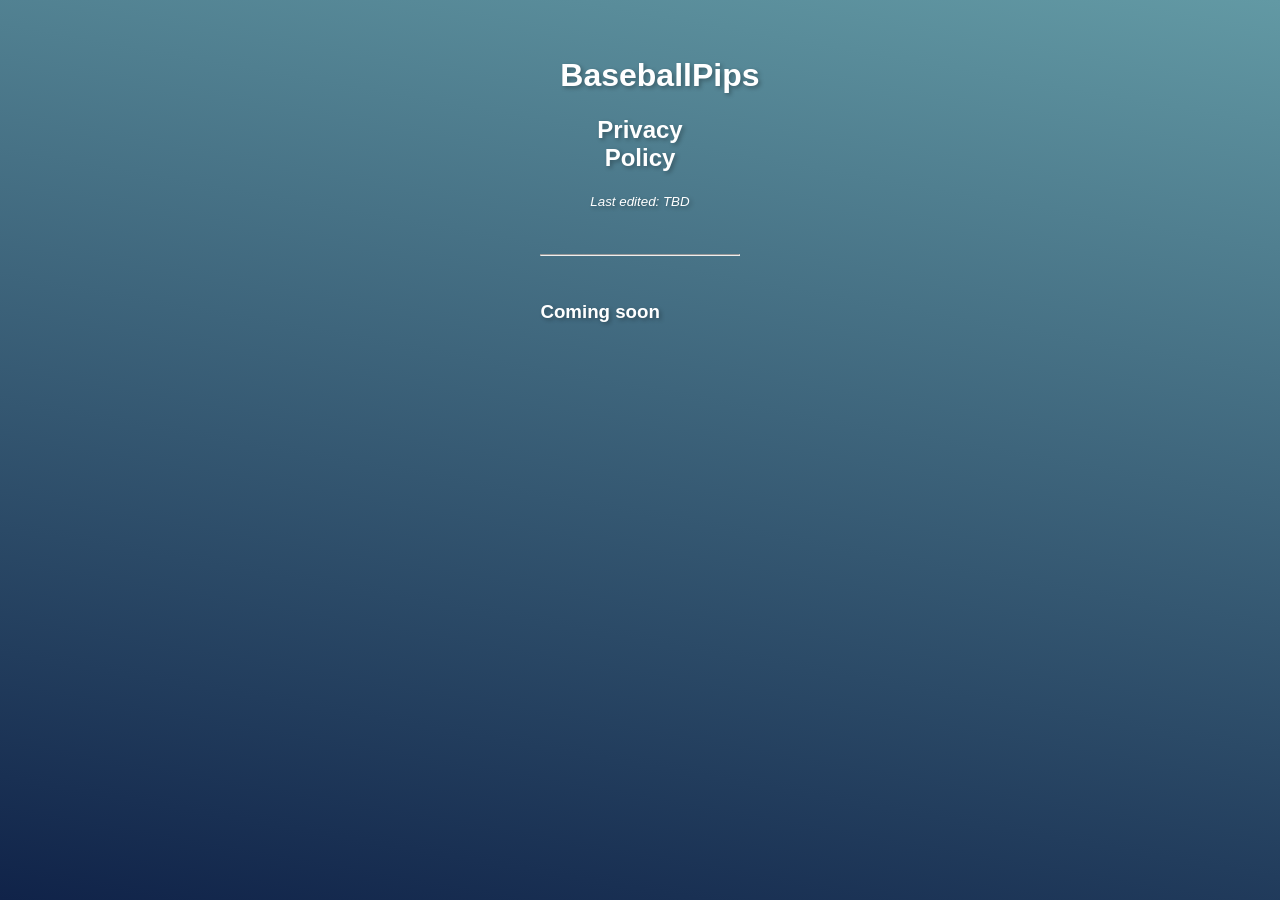
==== privacy-policy/index.html @ 13d6c2be "Add privacy policy page format" ====
<!DOCTYPE html>
<html lang="en">
<head>
  <meta charset="UTF-8">
  <meta name="viewport" content="width=device-width, initial-scale=1.0">
  <title>BaseballPips - Privacy Policy</title>
  <style>
      body {
          margin: 0;
          display: flex;
          align-items: center;
          justify-content: center;
          background: linear-gradient(10deg, #102349, #6299A4) fixed;
          background-size: cover;
          font-family: Helvetica, sans-serif;
          text-align: left;

          color: white;
          text-shadow: 2px 2px 4px rgba(0, 0, 0, 0.3);
      }

      h1, h2, h3 {
          font-weight: bold;
      }

      small {
          font-style: italic;
      }

      .header {
          text-align: center;
      }

      div {
          padding-left: 10%;
          padding-right: 10%;
      }
  </style>
</head>
<body>
  <div>
    <br/>
    <br/>
    <div class="header">
      <h1>BaseballPips</h1>
      <h2>Privacy Policy</h2>
      <small>Last edited: TBD</small>
    </div>
    <br/>
    <br/>
    <hr/>
    <br/>

    <h3>Coming soon</h3>
  </div>
</body>
</html>
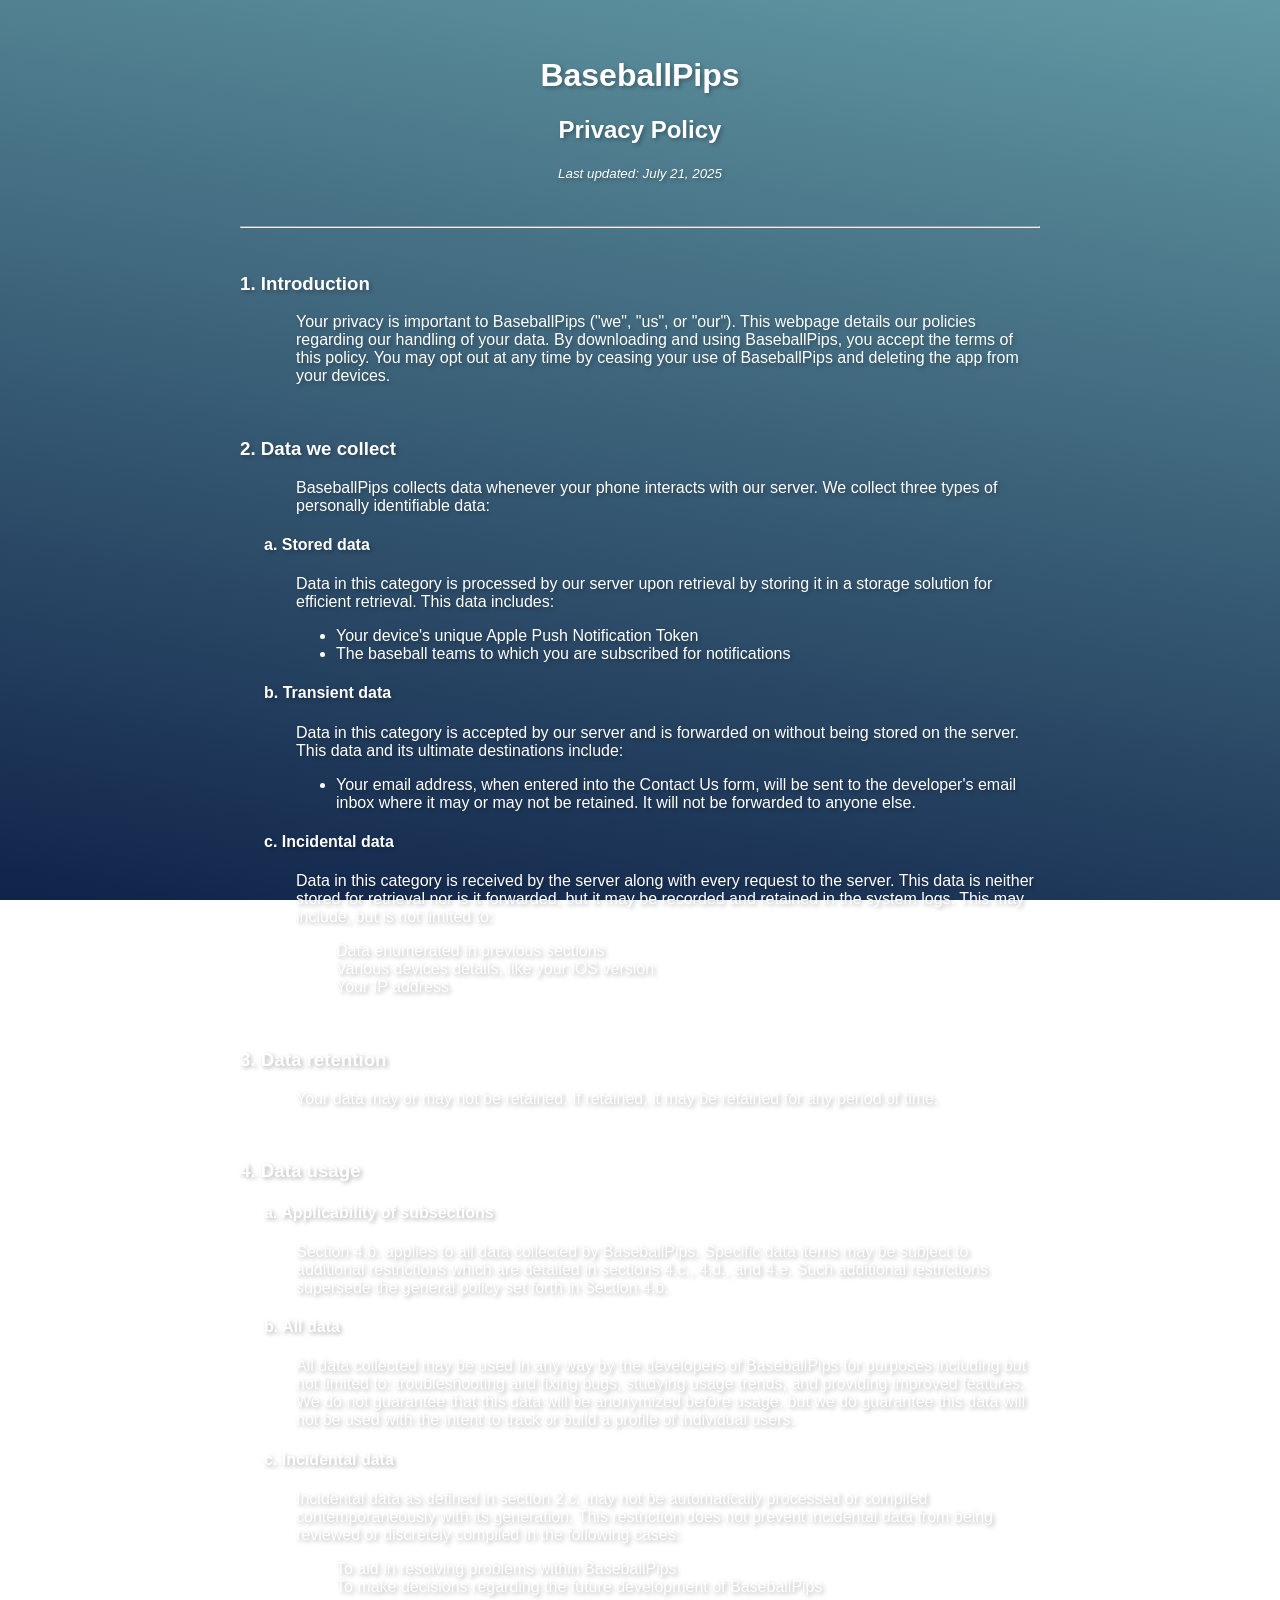
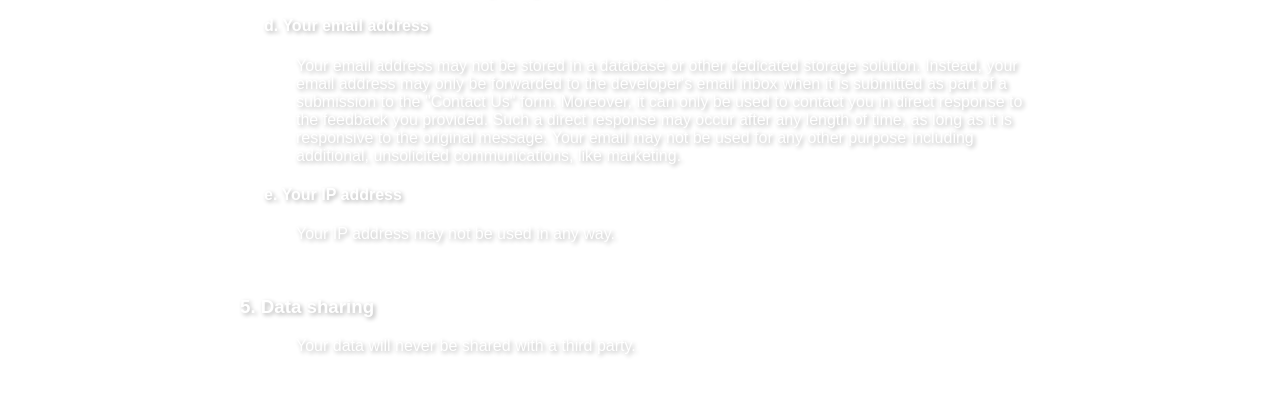
==== commit f239ee3b: "Privacy policy" ====
--- a/privacy-policy/index.html
+++ b/privacy-policy/index.html
@@ -3,6 +3,7 @@
 <head>
   <meta charset="UTF-8">
   <meta name="viewport" content="width=device-width, initial-scale=1.0">
+  <meta name="theme-color" content="#102349" />
   <title>BaseballPips - Privacy Policy</title>
   <style>
       body {
@@ -23,6 +24,14 @@
           font-weight: bold;
       }
 
+      h4 {
+          margin-left: 3%
+      }
+
+      p, ul {
+          margin-left: 7%
+      }
+
       small {
           font-style: italic;
       }
@@ -32,6 +41,7 @@
       }
 
       div {
+          max-width: 800px;
           padding-left: 10%;
           padding-right: 10%;
       }
@@ -44,14 +54,133 @@
     <div class="header">
       <h1>BaseballPips</h1>
       <h2>Privacy Policy</h2>
-      <small>Last edited: TBD</small>
+      <small>Last updated: July 21, 2025</small>
     </div>
     <br/>
     <br/>
     <hr/>
     <br/>
 
-    <h3>Coming soon</h3>
+    <h3>1. Introduction</h3>
+    <p>
+      Your privacy is important to BaseballPips ("we", "us", or "our"). This webpage details our
+      policies regarding our handling of your data. By downloading and using BaseballPips, you accept the terms of this
+      policy. You may opt out at any time by ceasing your use of BaseballPips and deleting the app from your devices.
+    </p>
+    <br/>
+
+    <h3>2. Data we collect</h3>
+    <p>BaseballPips collects data whenever your phone interacts with our server. We collect three types of
+      personally identifiable data:</p>
+    <h4>a. Stored data</h4>
+    <p>
+      Data in this category is processed by our server upon retrieval by storing it in a storage solution for efficient
+      retrieval. This data includes:
+    </p>
+    <ul>
+      <li>Your device's unique Apple Push Notification Token</li>
+      <li>The baseball teams to which you are subscribed for notifications</li>
+    </ul>
+    <h4>b. Transient data</h4>
+    <p>
+      Data in this category is accepted by our server and is forwarded on without being stored on the server. This data
+      and its ultimate destinations include:
+    </p>
+    <ul>
+      <li>
+        Your email address, when entered into the Contact Us form, will be sent to the developer's email inbox where it
+        may or may not be retained. It will not be forwarded to anyone else.
+      </li>
+    </ul>
+    <h4>c. Incidental data</h4>
+    <p>
+      Data in this category is received by the server along with every request to the server. This data is neither
+      stored for retrieval nor is it forwarded, but it may be recorded and retained in the system logs. This may
+      include, but is not limited to:
+    </p>
+    <ul>
+      <li>Data enumerated in previous sections</li>
+      <li>Various devices details, like your iOS version</li>
+      <li>Your IP address</li>
+    </ul>
+
+<!--    <p>-->
+<!--      BaseballPips stores the following data to facilitate features within the app:-->
+<!--    </p>-->
+<!--    <ul>-->
+<!--      <li>Your Apple Push Notification Device Token which enables us to send your notifications after-->
+<!--        your selected teams finish a game</li>-->
+<!--      <li>The baseball teams to which you are subscribed for notifications</li>-->
+<!--      <li>You email address, if and only if you enter it into the Contact Us form</li>-->
+<!--    </ul>-->
+<!--    <p>-->
+<!--      BaseballPips also logs all requests coming into the server. As part of this log, we log your IP address.-->
+<!--      \n-->
+<!--      While the IP addresses are stored in our logs, they are not used in any way.-->
+<!--    </p>-->
+<!--    <br/>-->
+
+<!--    <h3>3. Data storage and retention</h3>-->
+<!--    <h4>a. Device tokens and team preferences</h4>-->
+<!--    <p>-->
+<!--      This data is stored such that, for any team, a list of device tokens subscribed to that team's results is-->
+<!--      easily accessibly.-->
+<!--    </p>-->
+
+<!--    <h4>b. Email addresses</h4>-->
+
+    <br/>
+
+    <h3>3. Data retention</h3>
+    <p>Your data may or may not be retained. If retained, it may be retained for any period of time.</p>
+
+    <br/>
+
+    <h3>4. Data usage</h3>
+    <h4>a. Applicability of subsections</h4>
+    <p>
+      Section 4.b. applies to all data collected by BaseballPips. Specific data items may be subject to
+      additional restrictions which are detailed in sections 4.c., 4.d., and 4.e. Such additional restrictions
+      supersede the general policy set forth in Section 4.b.
+    </p>
+
+    <h4>b. All data</h4>
+    <p>
+      All data collected may be used in any way by the developers of BaseballPips for purposes including but not limited
+      to: troubleshooting and fixing bugs, studying usage trends, and providing improved features. We do not guarantee
+      that this data will be anonymized before usage, but we do guarantee this data will not be used with the intent
+      to track or build a profile of individual users.
+    </p>
+
+    <h4>c. Incidental data</h4>
+    <p>
+      Incidental data as defined in section 2.c. may not be automatically processed or compiled contemporaneously with
+      its generation. This restriction does not prevent incidental data from being reviewed or discretely compiled in
+      the following cases:
+    </p>
+    <ul>
+      <li>To aid in resolving problems within BaseballPips</li>
+      <li>To make decisions regarding the future development of BaseballPips</li>
+    </ul>
+
+    <h4>d. Your email address</h4>
+    <p>
+      Your email address may not be stored in a database or other dedicated storage solution. Instead, your email
+      address may only be forwarded to the developer's email inbox when it is submitted as part of a submission to the
+      "Contact Us" form. Moreover, it can only be used to contact you in direct response to the feedback you provided.
+      Such a direct response may occur after any length of time, as long as it is responsive to the original message.
+      Your email may not be used for any other purpose including additional, unsolicited communications, like marketing.
+    </p>
+
+    <h4>e. Your IP address</h4>
+    <p>Your IP address may not be used in any way.</p>
+
+    <br/>
+
+    <h3>5. Data sharing</h3>
+    <p>Your data will never be shared with a third party.</p>
+    <br/>
+    <br/>
   </div>
 </body>
 </html>
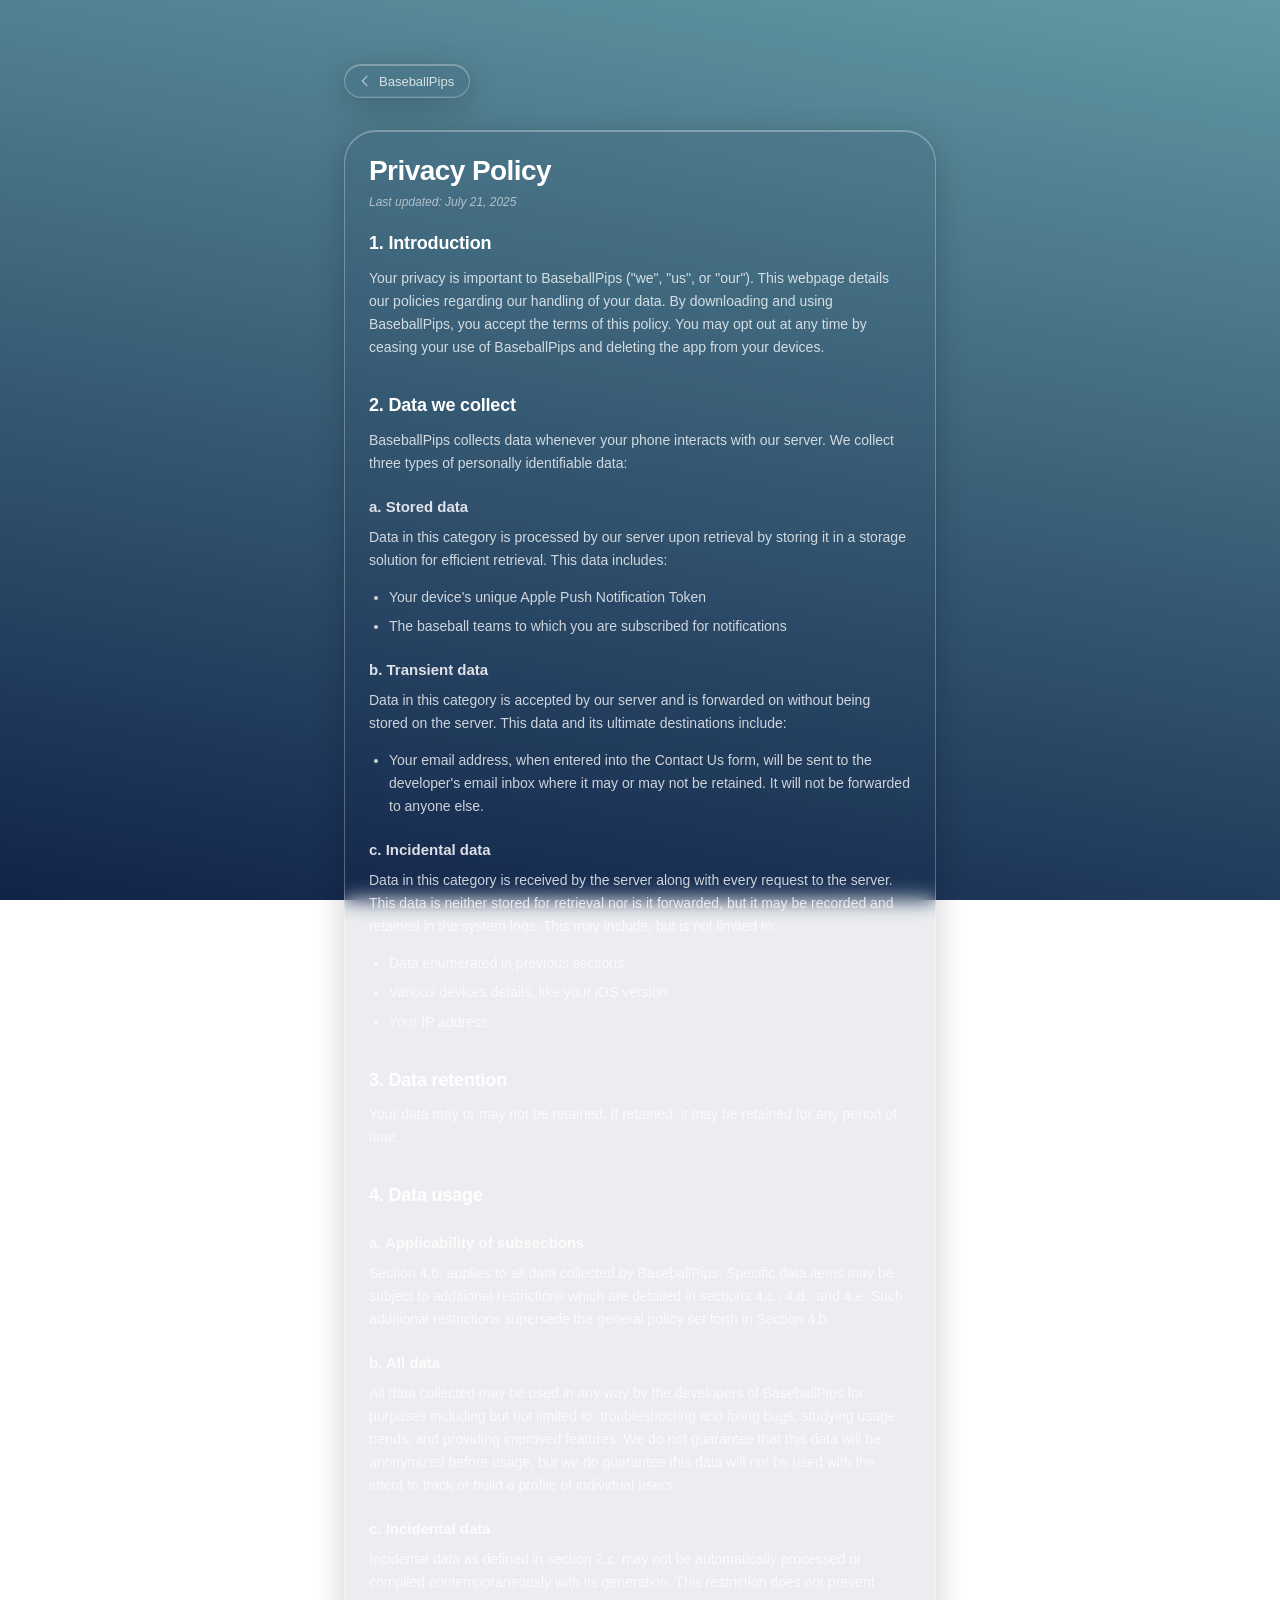
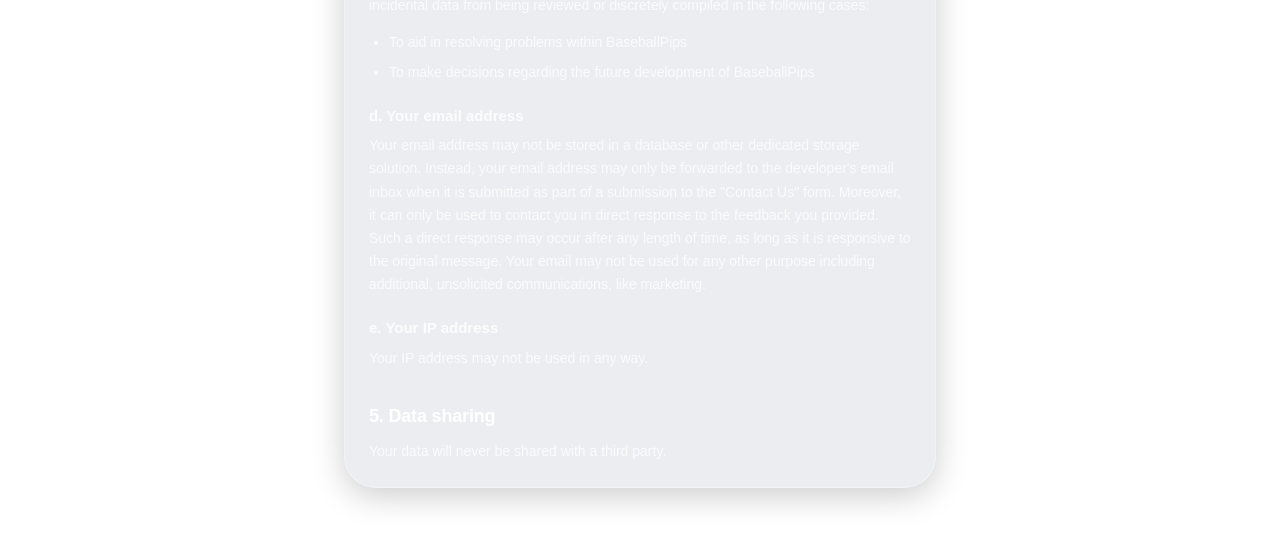
==== commit 29b2b9d9: "Modernize styling and include screenshots" ====
--- a/privacy-policy/index.html
+++ b/privacy-policy/index.html
@@ -5,182 +5,118 @@
   <meta name="viewport" content="width=device-width, initial-scale=1.0">
   <meta name="theme-color" content="#102349" />
   <title>BaseballPips - Privacy Policy</title>
-  <style>
-      body {
-          margin: 0;
-          display: flex;
-          align-items: center;
-          justify-content: center;
-          background: linear-gradient(10deg, #102349, #6299A4) fixed;
-          background-size: cover;
-          font-family: Helvetica, sans-serif;
-          text-align: left;
-
-          color: white;
-          text-shadow: 2px 2px 4px rgba(0, 0, 0, 0.3);
-      }
-
-      h1, h2, h3 {
-          font-weight: bold;
-      }
-
-      h4 {
-          margin-left: 3%
-      }
-
-      p, ul {
-          margin-left: 7%
-      }
-
-      small {
-          font-style: italic;
-      }
-
-      .header {
-          text-align: center;
-      }
-
-      div {
-          max-width: 800px;
-          padding-left: 10%;
-          padding-right: 10%;
-      }
-  </style>
+  <link rel="stylesheet" href="/styles.css">
 </head>
 <body>
-  <div>
-    <br/>
-    <br/>
-    <div class="header">
-      <h1>BaseballPips</h1>
-      <h2>Privacy Policy</h2>
-      <small>Last updated: July 21, 2025</small>
-    </div>
-    <br/>
-    <br/>
-    <hr/>
-    <br/>
+  <main class="page page--wide">
 
-    <h3>1. Introduction</h3>
-    <p>
-      Your privacy is important to BaseballPips ("we", "us", or "our"). This webpage details our
-      policies regarding our handling of your data. By downloading and using BaseballPips, you accept the terms of this
-      policy. You may opt out at any time by ceasing your use of BaseballPips and deleting the app from your devices.
-    </p>
-    <br/>
+    <a class="glass backlink" href="/"><svg class="backlink__icon" viewBox="0 0 24 24" fill="none" stroke="currentColor"
+           stroke-width="1.8" stroke-linecap="round" stroke-linejoin="round" aria-hidden="true"><path d="m15 5-7 7 7 7" /></svg>BaseballPips</a>
 
-    <h3>2. Data we collect</h3>
-    <p>BaseballPips collects data whenever your phone interacts with our server. We collect three types of
-      personally identifiable data:</p>
-    <h4>a. Stored data</h4>
-    <p>
-      Data in this category is processed by our server upon retrieval by storing it in a storage solution for efficient
-      retrieval. This data includes:
-    </p>
-    <ul>
-      <li>Your device's unique Apple Push Notification Token</li>
-      <li>The baseball teams to which you are subscribed for notifications</li>
-    </ul>
-    <h4>b. Transient data</h4>
-    <p>
-      Data in this category is accepted by our server and is forwarded on without being stored on the server. This data
-      and its ultimate destinations include:
-    </p>
-    <ul>
-      <li>
-        Your email address, when entered into the Contact Us form, will be sent to the developer's email inbox where it
-        may or may not be retained. It will not be forwarded to anyone else.
-      </li>
-    </ul>
-    <h4>c. Incidental data</h4>
-    <p>
-      Data in this category is received by the server along with every request to the server. This data is neither
-      stored for retrieval nor is it forwarded, but it may be recorded and retained in the system logs. This may
-      include, but is not limited to:
-    </p>
-    <ul>
-      <li>Data enumerated in previous sections</li>
-      <li>Various devices details, like your iOS version</li>
-      <li>Your IP address</li>
-    </ul>
+    <section class="glass card">
+      <h1 class="card__heading">Privacy Policy</h1>
+      <small class="card__meta">Last updated: July 21, 2025</small>
 
-<!--    <p>-->
-<!--      BaseballPips stores the following data to facilitate features within the app:-->
-<!--    </p>-->
-<!--    <ul>-->
-<!--      <li>Your Apple Push Notification Device Token which enables us to send your notifications after-->
-<!--        your selected teams finish a game</li>-->
-<!--      <li>The baseball teams to which you are subscribed for notifications</li>-->
-<!--      <li>You email address, if and only if you enter it into the Contact Us form</li>-->
-<!--    </ul>-->
-<!--    <p>-->
-<!--      BaseballPips also logs all requests coming into the server. As part of this log, we log your IP address.-->
-<!--      \n-->
-<!--      While the IP addresses are stored in our logs, they are not used in any way.-->
-<!--    </p>-->
-<!--    <br/>-->
+      <div class="prose">
 
-<!--    <h3>3. Data storage and retention</h3>-->
-<!--    <h4>a. Device tokens and team preferences</h4>-->
-<!--    <p>-->
-<!--      This data is stored such that, for any team, a list of device tokens subscribed to that team's results is-->
-<!--      easily accessibly.-->
-<!--    </p>-->
+        <h2>1. Introduction</h2>
+        <p>
+          Your privacy is important to BaseballPips ("we", "us", or "our"). This webpage details our
+          policies regarding our handling of your data. By downloading and using BaseballPips, you accept the terms of
+          this policy. You may opt out at any time by ceasing your use of BaseballPips and deleting the app from your
+          devices.
+        </p>
 
-<!--    <h4>b. Email addresses</h4>-->
+        <h2>2. Data we collect</h2>
+        <p>
+          BaseballPips collects data whenever your phone interacts with our server. We collect three types of
+          personally identifiable data:
+        </p>
 
-    <br/>
+        <h3>a. Stored data</h3>
+        <p>
+          Data in this category is processed by our server upon retrieval by storing it in a storage solution for
+          efficient retrieval. This data includes:
+        </p>
+        <ul>
+          <li>Your device's unique Apple Push Notification Token</li>
+          <li>The baseball teams to which you are subscribed for notifications</li>
+        </ul>
 
-    <h3>3. Data retention</h3>
-    <p>Your data may or may not be retained. If retained, it may be retained for any period of time.</p>
+        <h3>b. Transient data</h3>
+        <p>
+          Data in this category is accepted by our server and is forwarded on without being stored on the server. This
+          data and its ultimate destinations include:
+        </p>
+        <ul>
+          <li>
+            Your email address, when entered into the Contact Us form, will be sent to the developer's email inbox
+            where it may or may not be retained. It will not be forwarded to anyone else.
+          </li>
+        </ul>
 
-    <br/>
+        <h3>c. Incidental data</h3>
+        <p>
+          Data in this category is received by the server along with every request to the server. This data is neither
+          stored for retrieval nor is it forwarded, but it may be recorded and retained in the system logs. This may
+          include, but is not limited to:
+        </p>
+        <ul>
+          <li>Data enumerated in previous sections</li>
+          <li>Various devices details, like your iOS version</li>
+          <li>Your IP address</li>
+        </ul>
 
-    <h3>4. Data usage</h3>
-    <h4>a. Applicability of subsections</h4>
-    <p>
-      Section 4.b. applies to all data collected by BaseballPips. Specific data items may be subject to
-      additional restrictions which are detailed in sections 4.c., 4.d., and 4.e. Such additional restrictions
-      supersede the general policy set forth in Section 4.b.
-    </p>
+        <h2>3. Data retention</h2>
+        <p>Your data may or may not be retained. If retained, it may be retained for any period of time.</p>
 
-    <h4>b. All data</h4>
-    <p>
-      All data collected may be used in any way by the developers of BaseballPips for purposes including but not limited
-      to: troubleshooting and fixing bugs, studying usage trends, and providing improved features. We do not guarantee
-      that this data will be anonymized before usage, but we do guarantee this data will not be used with the intent
-      to track or build a profile of individual users.
-    </p>
+        <h2>4. Data usage</h2>
 
-    <h4>c. Incidental data</h4>
-    <p>
-      Incidental data as defined in section 2.c. may not be automatically processed or compiled contemporaneously with
-      its generation. This restriction does not prevent incidental data from being reviewed or discretely compiled in
-      the following cases:
-    </p>
-    <ul>
-      <li>To aid in resolving problems within BaseballPips</li>
-      <li>To make decisions regarding the future development of BaseballPips</li>
-    </ul>
+        <h3>a. Applicability of subsections</h3>
+        <p>
+          Section 4.b. applies to all data collected by BaseballPips. Specific data items may be subject to
+          additional restrictions which are detailed in sections 4.c., 4.d., and 4.e. Such additional restrictions
+          supersede the general policy set forth in Section 4.b.
+        </p>
 
-    <h4>d. Your email address</h4>
-    <p>
-      Your email address may not be stored in a database or other dedicated storage solution. Instead, your email
-      address may only be forwarded to the developer's email inbox when it is submitted as part of a submission to the
-      "Contact Us" form. Moreover, it can only be used to contact you in direct response to the feedback you provided.
-      Such a direct response may occur after any length of time, as long as it is responsive to the original message.
-      Your email may not be used for any other purpose including additional, unsolicited communications, like marketing.
-    </p>
+        <h3>b. All data</h3>
+        <p>
+          All data collected may be used in any way by the developers of BaseballPips for purposes including but not
+          limited to: troubleshooting and fixing bugs, studying usage trends, and providing improved features. We do
+          not guarantee that this data will be anonymized before usage, but we do guarantee this data will not be used
+          with the intent to track or build a profile of individual users.
+        </p>
 
-    <h4>e. Your IP address</h4>
-    <p>Your IP address may not be used in any way.</p>
+        <h3>c. Incidental data</h3>
+        <p>
+          Incidental data as defined in section 2.c. may not be automatically processed or compiled contemporaneously
+          with its generation. This restriction does not prevent incidental data from being reviewed or discretely
+          compiled in the following cases:
+        </p>
+        <ul>
+          <li>To aid in resolving problems within BaseballPips</li>
+          <li>To make decisions regarding the future development of BaseballPips</li>
+        </ul>
 
-    <br/>
+        <h3>d. Your email address</h3>
+        <p>
+          Your email address may not be stored in a database or other dedicated storage solution. Instead, your email
+          address may only be forwarded to the developer's email inbox when it is submitted as part of a submission to
+          the "Contact Us" form. Moreover, it can only be used to contact you in direct response to the feedback you
+          provided. Such a direct response may occur after any length of time, as long as it is responsive to the
+          original message. Your email may not be used for any other purpose including additional, unsolicited
+          communications, like marketing.
+        </p>
 
-    <h3>5. Data sharing</h3>
-    <p>Your data will never be shared with a third party.</p>
-    <br/>
-    <br/>
-  </div>
+        <h3>e. Your IP address</h3>
+        <p>Your IP address may not be used in any way.</p>
+
+        <h2>5. Data sharing</h2>
+        <p>Your data will never be shared with a third party.</p>
+
+      </div>
+    </section>
+
+  </main>
 </body>
 </html>
--- a/styles.css
+++ b/styles.css
@@ -0,0 +1,503 @@
+/* ==========================================================================
+   BaseballPips — shared stylesheet
+   Glass card system ported from alexanderwin37.github.io
+   ========================================================================== */
+
+:root {
+  /* Glass recipe */
+  --glass-tint: 16, 35, 73;
+  --glass-bg: rgba(var(--glass-tint), 0.08);
+  --glass-border: rgba(255, 255, 255, 0.28);
+  --glass-blur: 10px;
+  --rule: rgba(255, 255, 255, 0.14);
+
+  /* Text hierarchy */
+  --text: #fff;
+  --muted: rgba(255, 255, 255, 0.78);
+  --faint: rgba(255, 255, 255, 0.58);
+
+  /* Shape */
+  --radius-card: 2rem;
+  --radius-pill: 9999px;
+
+  /* Reading measure */
+  --measure: 32rem;
+}
+
+*,
+*::before,
+*::after {
+  box-sizing: border-box;
+}
+
+html {
+  -webkit-text-size-adjust: 100%;
+}
+
+body {
+  margin: 0;
+  min-height: 100vh;
+  background: linear-gradient(10deg, #102349, #6299a4) fixed;
+  background-size: cover;
+  font-family: Helvetica, Arial, sans-serif;
+  color: var(--text);
+  -webkit-font-smoothing: antialiased;
+}
+
+:focus-visible {
+  outline: 2px solid rgba(255, 255, 255, 0.6);
+  outline-offset: 2px;
+}
+
+
+/* --------------------------------------------------------------------------
+   Layout
+   -------------------------------------------------------------------------- */
+
+.page {
+  max-width: var(--measure);
+  margin: 0 auto;
+  padding: 4rem 1.5rem;
+  display: flex;
+  flex-direction: column;
+  align-items: stretch;
+  gap: 2rem;
+}
+
+/* Long-form document pages get a wider measure than the 32rem default */
+.page--wide {
+  --measure: 40rem;
+}
+
+/* Tighter grouping inside a .page cell */
+.stack {
+  display: flex;
+  flex-direction: column;
+  gap: 0.75rem;
+}
+
+hr.rule {
+  width: 100%;
+  height: 1px;
+  margin: 0;
+  border: 0;
+  background: var(--rule);
+}
+
+
+/* --------------------------------------------------------------------------
+   Glass
+   -------------------------------------------------------------------------- */
+
+.glass {
+  overflow: hidden;
+  background: var(--glass-bg);
+  border: 1px solid var(--glass-border);
+  -webkit-backdrop-filter: blur(var(--glass-blur));
+  backdrop-filter: blur(var(--glass-blur));
+  box-shadow:
+    inset 0 1px 0 0 rgba(255, 255, 255, 0.32),
+    inset 0 -1px 0 0 rgba(255, 255, 255, 0.08),
+    0 8px 32px rgba(0, 0, 0, 0.20);
+}
+
+
+/* --------------------------------------------------------------------------
+   Card
+   -------------------------------------------------------------------------- */
+
+.card {
+  border-radius: var(--radius-card);
+  padding: 1.5rem;
+}
+
+.card__heading {
+  margin: 0;
+  font-size: 1.75rem;
+  font-weight: 700;
+  letter-spacing: -0.02em;
+}
+
+.card__meta {
+  display: block;
+  margin-top: 0.5rem;
+  font-size: 0.75rem;
+  font-style: italic;
+  color: var(--faint);
+}
+
+
+/* --------------------------------------------------------------------------
+   Hero
+   -------------------------------------------------------------------------- */
+
+.hero__title {
+  margin: 0;
+  font-size: 2rem;
+  font-weight: 700;
+  letter-spacing: -0.02em;
+  text-shadow: 2px 2px 4px rgba(0, 0, 0, 0.3);
+}
+
+/* --------------------------------------------------------------------------
+   Capsule (pill-shaped link button)
+   -------------------------------------------------------------------------- */
+
+.capsule {
+  cursor: pointer;
+  display: flex;
+  align-items: center;
+  gap: 0.75rem;
+  border-radius: var(--radius-pill);
+  padding: 0.75rem 1.25rem;
+  font-size: 0.9375rem;
+  color: var(--text);
+  text-decoration: none;
+  transition:
+    background-color 0.18s ease,
+    border-color 0.18s ease,
+    transform 0.18s ease;
+}
+
+.capsule:hover,
+.capsule:focus-visible {
+  background-color: rgba(255, 255, 255, 0.14);
+  border-color: rgba(255, 255, 255, 0.40);
+  transform: translateY(-1px);
+}
+
+.capsule--cta {
+  align-self: flex-start;
+  margin-top: 1.25rem;
+}
+
+.capsule__icon {
+  flex: none;
+  width: 1.125rem;
+  height: 1.125rem;
+  color: var(--muted);
+}
+
+.capsule__label {
+  flex: 1 1 auto;
+  font-weight: 700;
+}
+
+.capsule__chevron {
+  flex: none;
+  width: 1rem;
+  height: 1rem;
+  color: var(--faint);
+}
+
+
+
+/* --------------------------------------------------------------------------
+   Screenshot gallery
+   -------------------------------------------------------------------------- */
+
+.screens {
+  --screens-pad: 0.75rem;
+  border-radius: var(--radius-card);
+  padding: var(--screens-pad);
+}
+
+/* Tiles are sized so the third is partly visible — the scroll affordance. */
+.screens__row {
+  display: flex;
+  gap: 0.75rem;
+  border-radius: calc(var(--radius-card) - var(--screens-pad));
+  overflow-x: auto;
+  scroll-snap-type: x proximity;
+  scrollbar-width: none;
+}
+
+.screens__row::-webkit-scrollbar {
+  display: none;
+}
+
+.screen {
+  flex: none;
+  display: block;
+  width: 12rem;
+  scroll-snap-align: start;
+  border-radius: calc(var(--radius-card) - var(--screens-pad));
+  cursor: zoom-in;
+}
+
+.screen img {
+  display: block;
+  width: 100%;
+  height: auto;
+  border-radius: calc(var(--radius-card) - var(--screens-pad));
+}
+
+
+/* --------------------------------------------------------------------------
+   Lightbox
+   -------------------------------------------------------------------------- */
+
+.lightbox {
+  position: fixed;
+  inset: 0;
+  width: 100%;
+  max-width: 100%;
+  height: 100%;
+  max-height: 100%;
+  margin: 0;
+  padding: 1.5rem;
+  border: 0;
+  background: transparent;
+  overflow: hidden;
+}
+
+.lightbox:not([open]) {
+  display: none;
+}
+
+.lightbox[open] {
+  display: flex;
+  align-items: center;
+  justify-content: center;
+}
+
+.lightbox::backdrop {
+  background: #000;
+}
+
+.lightbox__img {
+  display: block;
+  width: auto;
+  height: auto;
+  max-width: 100%;
+  max-height: 100%;
+  border-radius: 1.25rem;
+  box-shadow: 0 24px 64px rgba(0, 0, 0, 0.5);
+}
+
+.lightbox__close {
+  position: absolute;
+  top: 1rem;
+  right: 1rem;
+  display: flex;
+  align-items: center;
+  justify-content: center;
+  width: 2.5rem;
+  height: 2.5rem;
+  padding: 0;
+  border-radius: var(--radius-pill);
+  font: inherit;
+  color: var(--text);
+  cursor: pointer;
+  transition:
+    background-color 0.18s ease,
+    border-color 0.18s ease;
+}
+
+.lightbox__close:hover,
+.lightbox__close:focus-visible {
+  background-color: rgba(255, 255, 255, 0.14);
+  border-color: rgba(255, 255, 255, 0.40);
+}
+
+.lightbox__close svg {
+  width: 1.125rem;
+  height: 1.125rem;
+}
+
+
+/* --------------------------------------------------------------------------
+   App Store badge
+   -------------------------------------------------------------------------- */
+
+/* line-height: 0 collapses the inline text box the anchor would otherwise
+   generate around the image, which is what produced an I-beam cursor. */
+.appstore {
+  display: inline-block;
+  margin-top: 1.5rem;
+  line-height: 0;
+  cursor: pointer;
+}
+
+.appstore img {
+  display: block;
+  height: 2.75rem;
+  width: auto;
+  -webkit-user-select: none;
+  user-select: none;
+  -webkit-user-drag: none;
+  transition: opacity 0.18s ease;
+}
+
+.appstore:hover img,
+.appstore:focus-visible img {
+  opacity: 0.88;
+}
+
+
+/* --------------------------------------------------------------------------
+   Links
+   -------------------------------------------------------------------------- */
+
+/* Hugs its content, so it reads as a control rather than a full-width row
+   like the nav capsules on the home page. */
+.backlink {
+  align-self: flex-start;
+  display: inline-flex;
+  align-items: center;
+  gap: 0.375rem;
+  border-radius: var(--radius-pill);
+  padding: 0.5rem 0.9375rem 0.5rem 0.75rem;
+  font-size: 0.8125rem;
+  color: var(--muted);
+  text-decoration: none;
+  cursor: pointer;
+  transition:
+    background-color 0.18s ease,
+    border-color 0.18s ease,
+    transform 0.18s ease,
+    color 0.18s ease;
+}
+
+.backlink:hover,
+.backlink:focus-visible {
+  background-color: rgba(255, 255, 255, 0.14);
+  border-color: rgba(255, 255, 255, 0.40);
+  transform: translateY(-1px);
+  color: var(--text);
+}
+
+.backlink__icon {
+  flex: none;
+  width: 1rem;
+  height: 1rem;
+  color: var(--faint);
+}
+
+
+/* --------------------------------------------------------------------------
+   Prose (long-form body copy inside a card)
+   -------------------------------------------------------------------------- */
+
+.prose {
+  font-size: 0.875rem;
+  line-height: 1.65;
+  color: var(--muted);
+}
+
+.prose h2 {
+  margin: 2rem 0 0.5rem;
+  font-size: 1.125rem;
+  font-weight: 700;
+  letter-spacing: -0.01em;
+  color: var(--text);
+}
+
+.prose h3 {
+  margin: 1.25rem 0 0.375rem;
+  font-size: 0.9375rem;
+  font-weight: 700;
+  color: rgba(255, 255, 255, 0.85);
+}
+
+.prose p {
+  margin: 0 0 0.875rem;
+}
+
+.prose ul {
+  margin: 0 0 0.875rem;
+  padding-left: 1.25rem;
+}
+
+.prose li {
+  margin-bottom: 0.375rem;
+}
+
+.prose a {
+  color: var(--faint);
+  text-decoration: underline;
+}
+
+.prose a:hover {
+  color: var(--text);
+}
+
+.prose > :first-child {
+  margin-top: 0;
+}
+
+.prose > :last-child {
+  margin-bottom: 0;
+}
+
+
+/* --------------------------------------------------------------------------
+   Responsive
+   -------------------------------------------------------------------------- */
+
+@media (max-width: 480px) {
+  :root {
+    --radius-card: 1.5rem;
+  }
+
+  .page {
+    padding: 2.5rem 1rem;
+    gap: 1.5rem;
+  }
+
+
+  .card {
+    padding: 1.25rem;
+  }
+
+  .hero__title {
+    font-size: 1.75rem;
+  }
+
+  .card__heading {
+    font-size: 1.5rem;
+  }
+}
+
+
+/* --------------------------------------------------------------------------
+   Accessibility preferences
+   -------------------------------------------------------------------------- */
+
+@media (prefers-reduced-transparency: reduce) {
+  /* Solid stand-in for 8% navy over the gradient's midpoint */
+  :root {
+    --glass-bg: #365972;
+  }
+
+  .glass {
+    -webkit-backdrop-filter: none;
+    backdrop-filter: none;
+  }
+}
+
+@media (prefers-reduced-motion: reduce) {
+  .capsule,
+  .backlink,
+  .lightbox__close,
+  .appstore img {
+    transition: none;
+  }
+
+  .capsule:hover,
+  .capsule:focus-visible,
+  .backlink:hover,
+  .backlink:focus-visible {
+    transform: none;
+  }
+}
+
+
+/* --------------------------------------------------------------------------
+   Compositional spacing
+   -------------------------------------------------------------------------- */
+
+.card__heading + .prose,
+.card__meta + .prose {
+  margin-top: 1.25rem;
+}
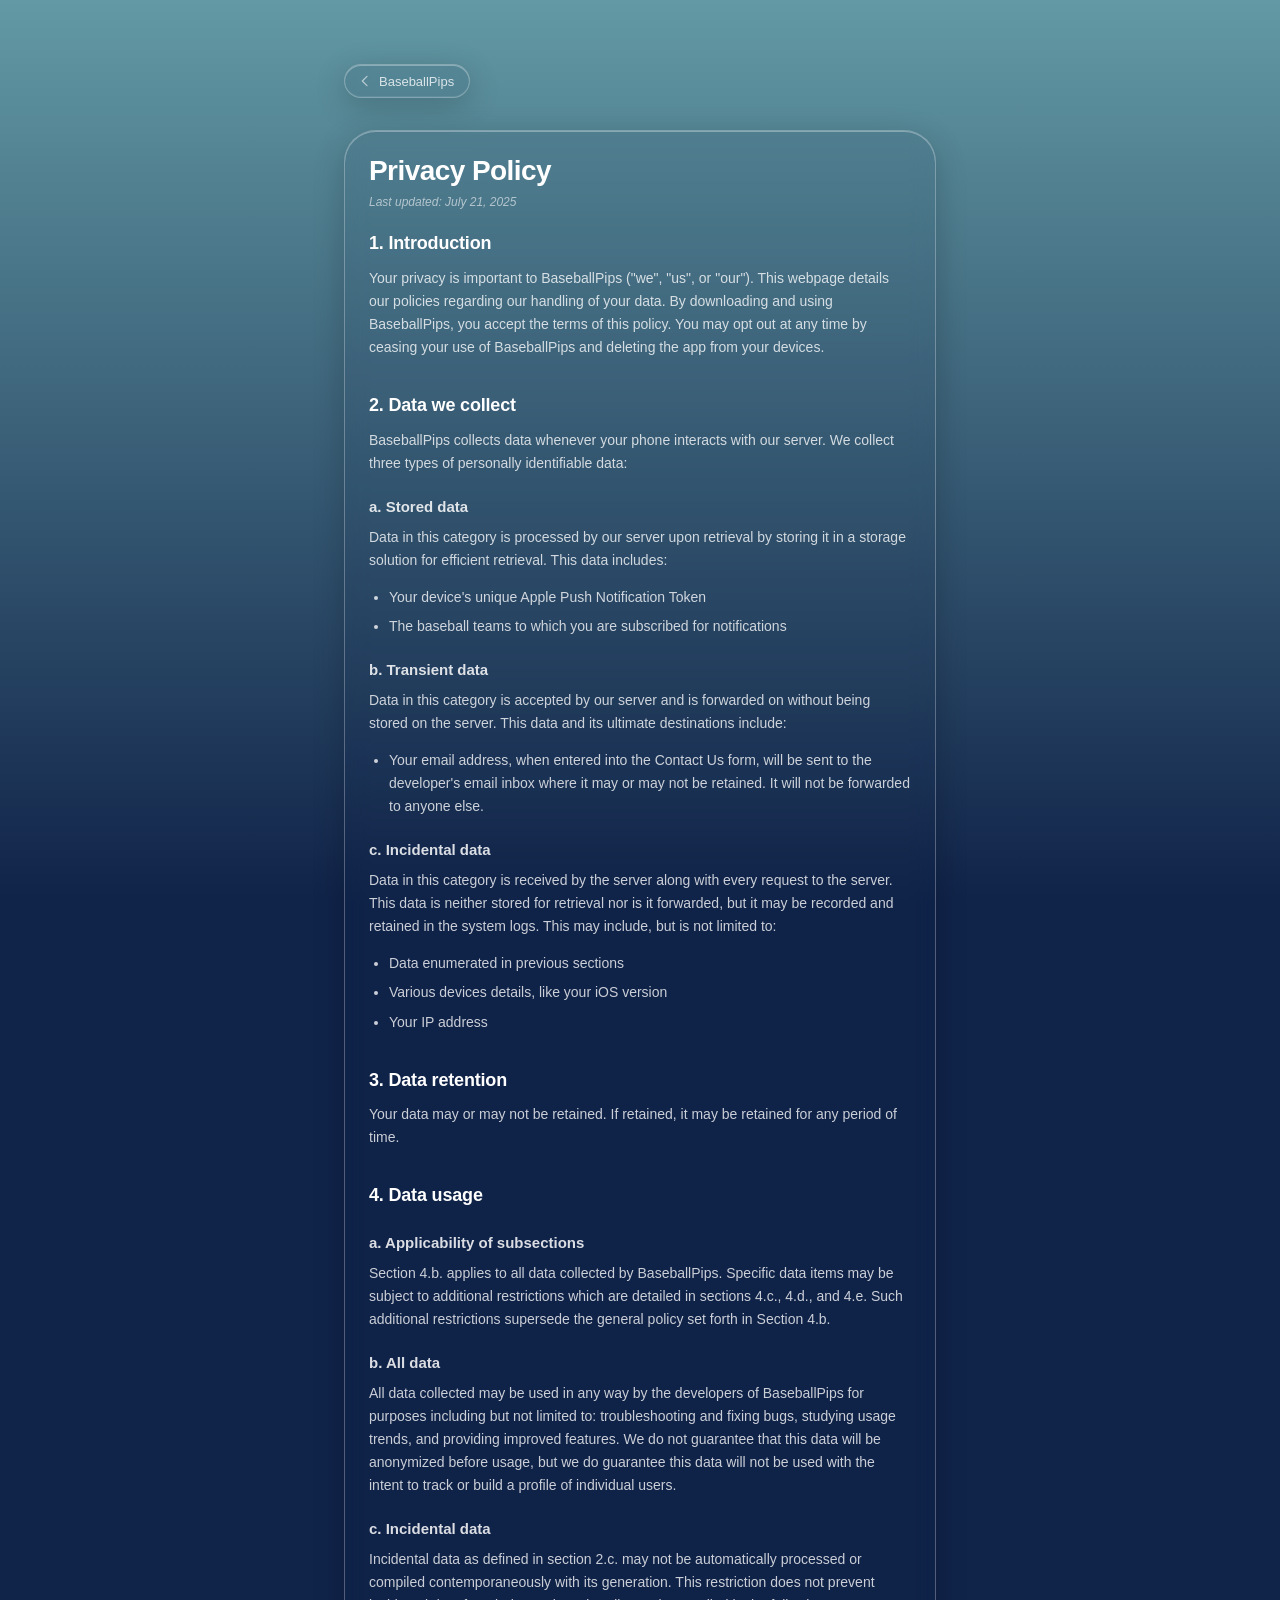
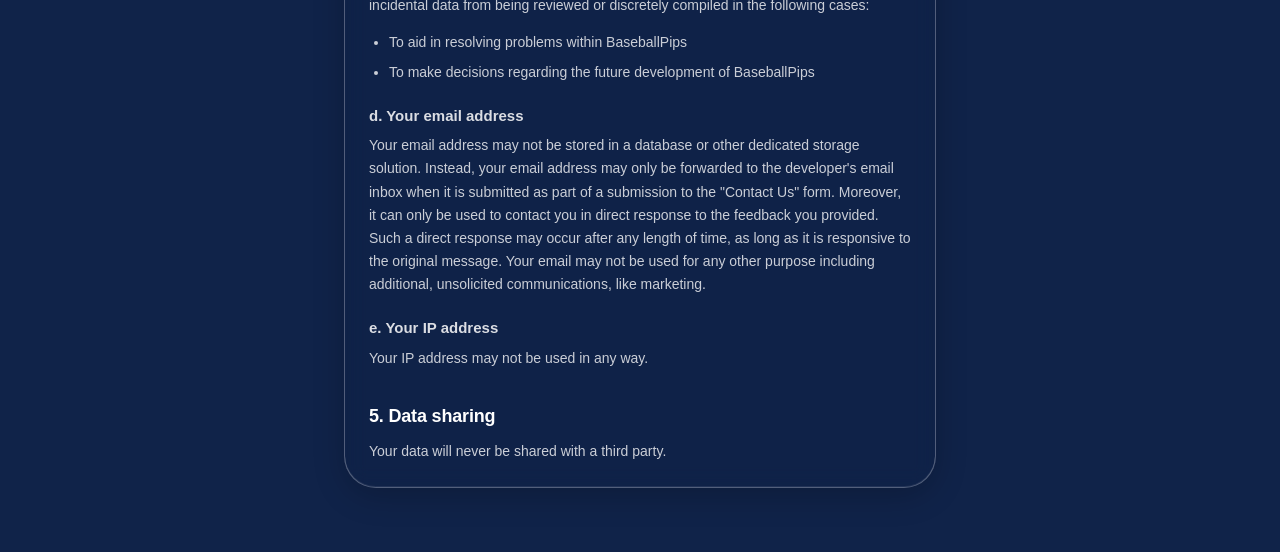
==== commit 81801235: "Tune modernization for iphone" ====
--- a/privacy-policy/index.html
+++ b/privacy-policy/index.html
@@ -2,8 +2,8 @@
 <html lang="en">
 <head>
   <meta charset="UTF-8">
-  <meta name="viewport" content="width=device-width, initial-scale=1.0">
-  <meta name="theme-color" content="#102349" />
+  <meta name="viewport" content="width=device-width, initial-scale=1.0, viewport-fit=cover">
+  <meta name="theme-color" content="#102349">
   <title>BaseballPips - Privacy Policy</title>
   <link rel="stylesheet" href="/styles.css">
 </head>
--- a/styles.css
+++ b/styles.css
@@ -32,13 +32,13 @@
 
 html {
   -webkit-text-size-adjust: 100%;
+  min-height: 100%;
+  background: #102349 linear-gradient(to bottom, #6299a4, #102349) fixed;
 }
 
 body {
   margin: 0;
   min-height: 100vh;
-  background: linear-gradient(10deg, #102349, #6299a4) fixed;
-  background-size: cover;
   font-family: Helvetica, Arial, sans-serif;
   color: var(--text);
   -webkit-font-smoothing: antialiased;
@@ -57,7 +57,11 @@
 .page {
   max-width: var(--measure);
   margin: 0 auto;
-  padding: 4rem 1.5rem;
+  padding:
+    calc(4rem + env(safe-area-inset-top))
+    calc(1.5rem + env(safe-area-inset-right))
+    calc(4rem + env(safe-area-inset-bottom))
+    calc(1.5rem + env(safe-area-inset-left));
   display: flex;
   flex-direction: column;
   align-items: stretch;
@@ -436,15 +440,14 @@
    -------------------------------------------------------------------------- */
 
 @media (max-width: 480px) {
-  :root {
-    --radius-card: 1.5rem;
-  }
-
   .page {
-    padding: 2.5rem 1rem;
+    padding:
+      calc(2.5rem + env(safe-area-inset-top))
+      calc(2rem + env(safe-area-inset-right))
+      calc(2.5rem + env(safe-area-inset-bottom))
+      calc(2rem + env(safe-area-inset-left));
     gap: 1.5rem;
   }
-
 
   .card {
     padding: 1.25rem;
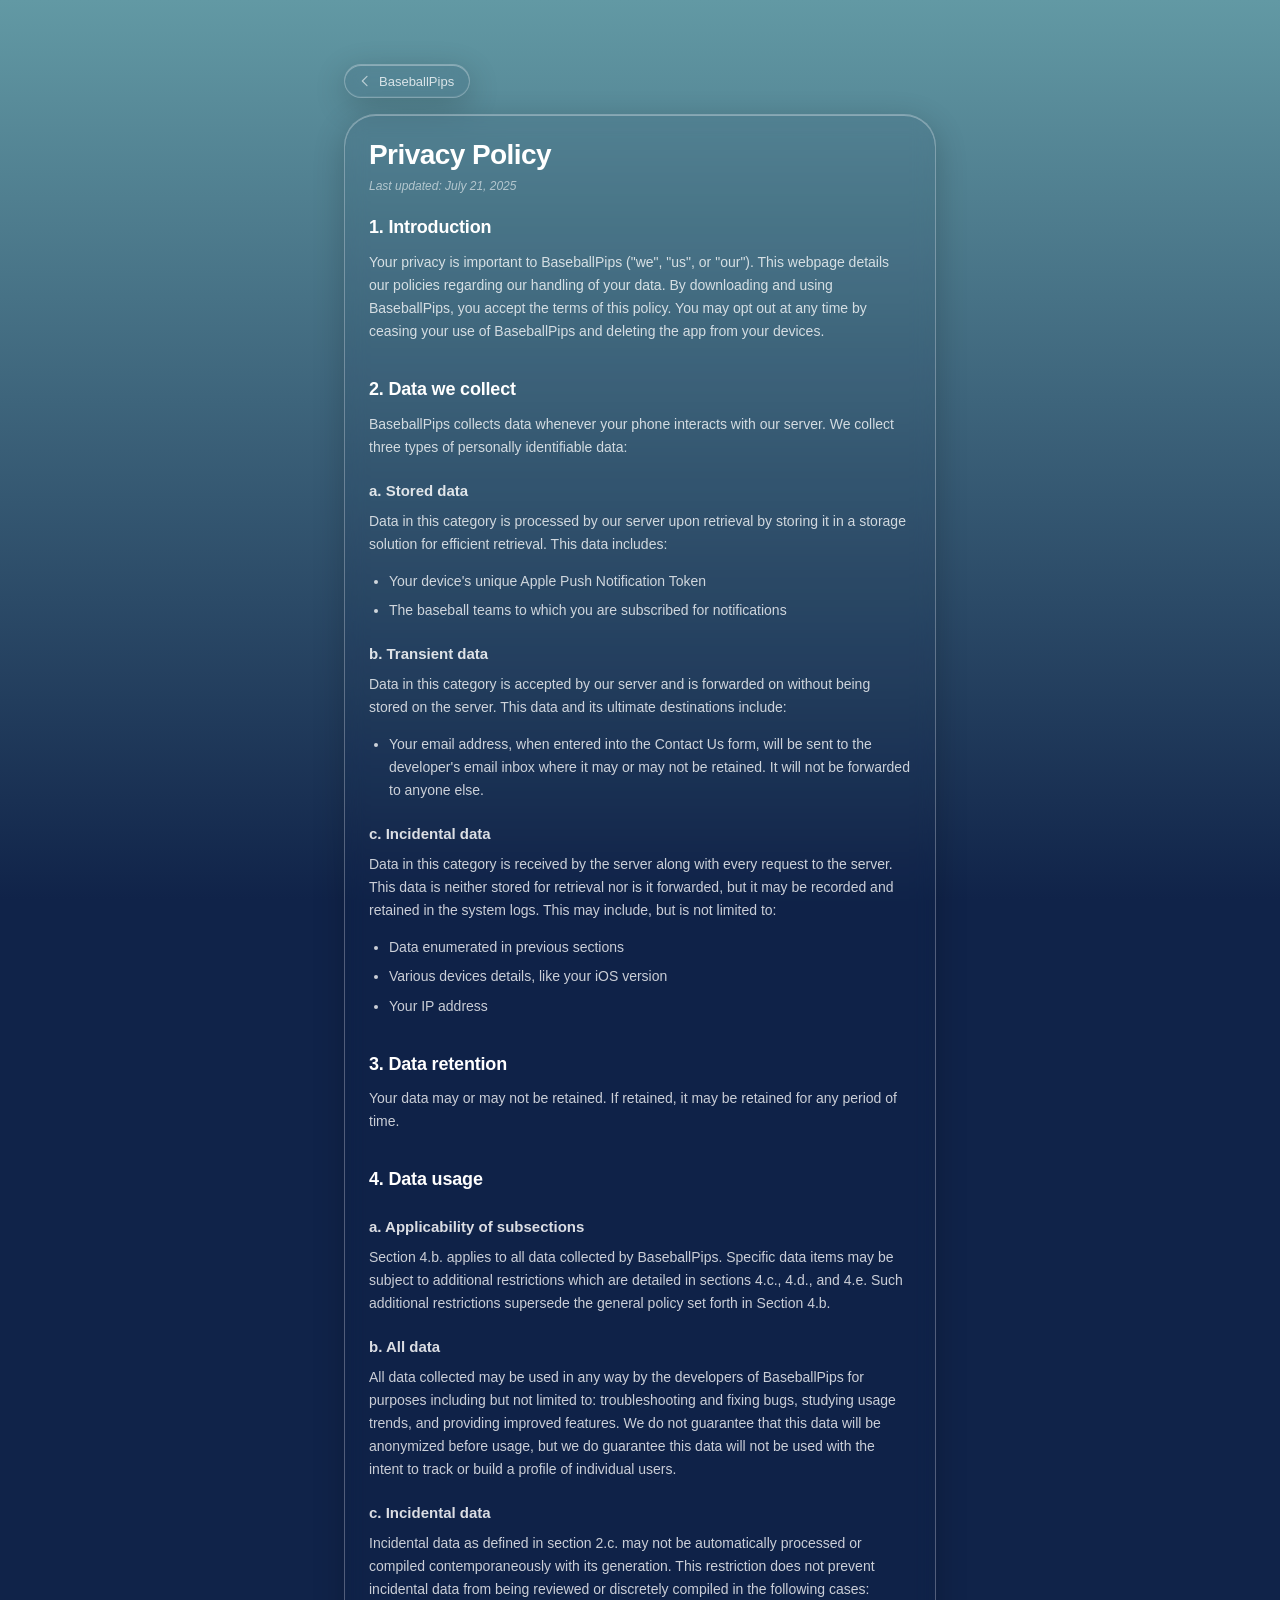
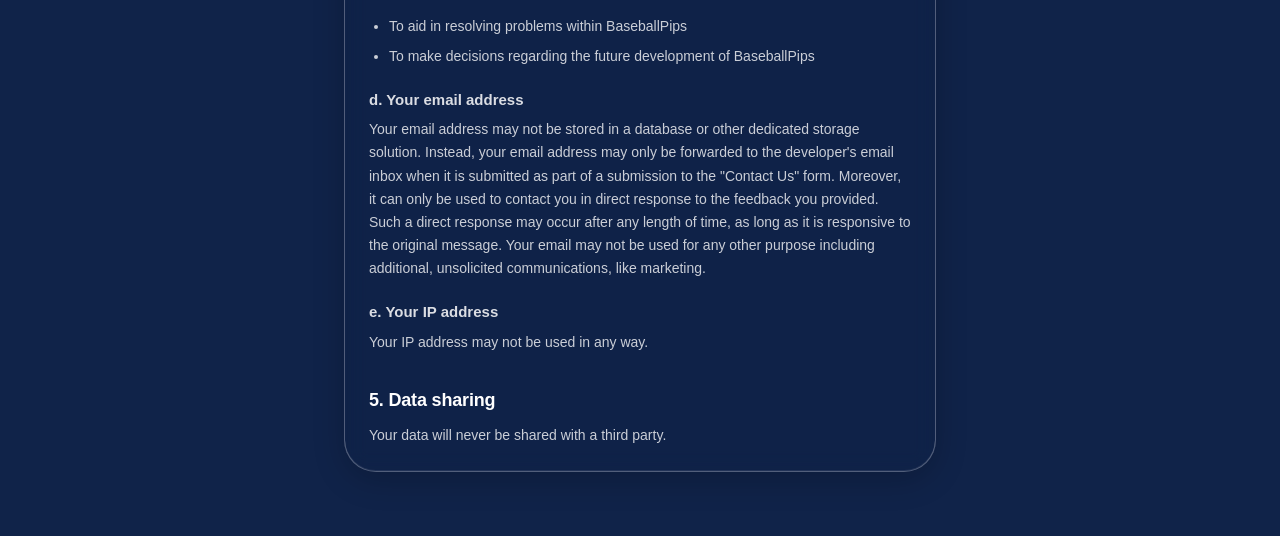
==== commit 37ca79f5: "fix reader / preview" ====
--- a/privacy-policy/index.html
+++ b/privacy-policy/index.html
@@ -5,6 +5,15 @@
   <meta name="viewport" content="width=device-width, initial-scale=1.0, viewport-fit=cover">
   <meta name="theme-color" content="#102349">
   <title>BaseballPips - Privacy Policy</title>
+  <meta name="description" content="How BaseballPips handles your data.">
+  <meta property="og:type" content="website">
+  <meta property="og:site_name" content="BaseballPips">
+  <meta property="og:title" content="BaseballPips — Privacy Policy">
+  <meta property="og:description" content="How BaseballPips handles your data.">
+  <meta property="og:url" content="https://baseballpips.com/privacy-policy/">
+  <meta name="twitter:card" content="summary">
+  <meta name="twitter:title" content="BaseballPips — Privacy Policy">
+  <meta name="twitter:description" content="How BaseballPips handles your data.">
   <link rel="stylesheet" href="/styles.css">
 </head>
 <body>
--- a/styles.css
+++ b/styles.css
@@ -65,7 +65,7 @@
   display: flex;
   flex-direction: column;
   align-items: stretch;
-  gap: 2rem;
+  gap: 1rem;
 }
 
 /* Long-form document pages get a wider measure than the 32rem default */
@@ -137,10 +137,17 @@
 
 .hero__title {
   margin: 0;
-  font-size: 2rem;
+  font-size: 2.2rem;
   font-weight: 700;
   letter-spacing: -0.02em;
   text-shadow: 2px 2px 4px rgba(0, 0, 0, 0.3);
+}
+
+.hero__tagline {
+  margin: 0.5rem 0 0;
+  font-size: 1rem;
+  font-weight: 700;
+  color: var(--muted);
 }
 
 /* --------------------------------------------------------------------------
@@ -234,6 +241,58 @@
   width: 100%;
   height: auto;
   border-radius: calc(var(--radius-card) - var(--screens-pad));
+}
+
+/* Segmented pill. Radii are concentric by construction: each segment is a
+   true pill at --seg-h/2, and the shell adds exactly its padding + border on
+   top of that, so both arcs share a centre. */
+.screens__nav {
+  --seg-h: 1.75rem;
+  --seg-pad: 0.1875rem;
+
+  display: flex;
+  gap: var(--seg-pad);
+  width: fit-content;
+  margin-top: 0.625rem;
+  padding: var(--seg-pad);
+  border: 1px solid var(--glass-border);
+  border-radius: calc(var(--seg-h) / 2 + var(--seg-pad) + 1px);
+  background-color: transparent;
+}
+
+.screens__arrow {
+  display: flex;
+  align-items: center;
+  justify-content: center;
+  width: 2.25rem;
+  height: var(--seg-h);
+  padding: 0;
+  border: 0;
+  border-radius: calc(var(--seg-h) / 2);
+  background-color: transparent;
+  color: var(--muted);
+  cursor: pointer;
+  transition:
+    color 0.18s ease,
+    background-color 0.18s ease,
+    opacity 0.18s ease;
+}
+
+.screens__arrow:hover:not(:disabled),
+.screens__arrow:focus-visible {
+  color: var(--text);
+  background-color: rgba(255, 255, 255, 0.16);
+}
+
+/* Dimmed rather than hidden, so the control row never changes height */
+.screens__arrow:disabled {
+  opacity: 0.2;
+  cursor: default;
+}
+
+.screens__arrow svg {
+  width: 1rem;
+  height: 1rem;
 }
 
 
@@ -317,15 +376,23 @@
 /* line-height: 0 collapses the inline text box the anchor would otherwise
    generate around the image, which is what produced an I-beam cursor. */
 .appstore {
-  display: inline-block;
-  margin-top: 1.5rem;
+  display: block;
   line-height: 0;
   cursor: pointer;
+  transition:
+    background-color 0.18s ease,
+    border-color 0.18s ease;
+}
+
+.appstore:hover,
+.appstore:focus-visible {
+  background-color: rgba(255, 255, 255, 0.14);
+  border-color: rgba(255, 255, 255, 0.40);
 }
 
 .appstore img {
   display: block;
-  height: 2.75rem;
+  height: 3rem;
   width: auto;
   -webkit-user-select: none;
   user-select: none;
@@ -446,7 +513,7 @@
       calc(2rem + env(safe-area-inset-right))
       calc(2.5rem + env(safe-area-inset-bottom))
       calc(2rem + env(safe-area-inset-left));
-    gap: 1.5rem;
+    gap: 0.75rem;
   }
 
   .card {
@@ -454,7 +521,7 @@
   }
 
   .hero__title {
-    font-size: 1.75rem;
+    font-size: 2rem;
   }
 
   .card__heading {
@@ -483,6 +550,8 @@
   .capsule,
   .backlink,
   .lightbox__close,
+  .screens__arrow,
+  .appstore,
   .appstore img {
     transition: none;
   }
